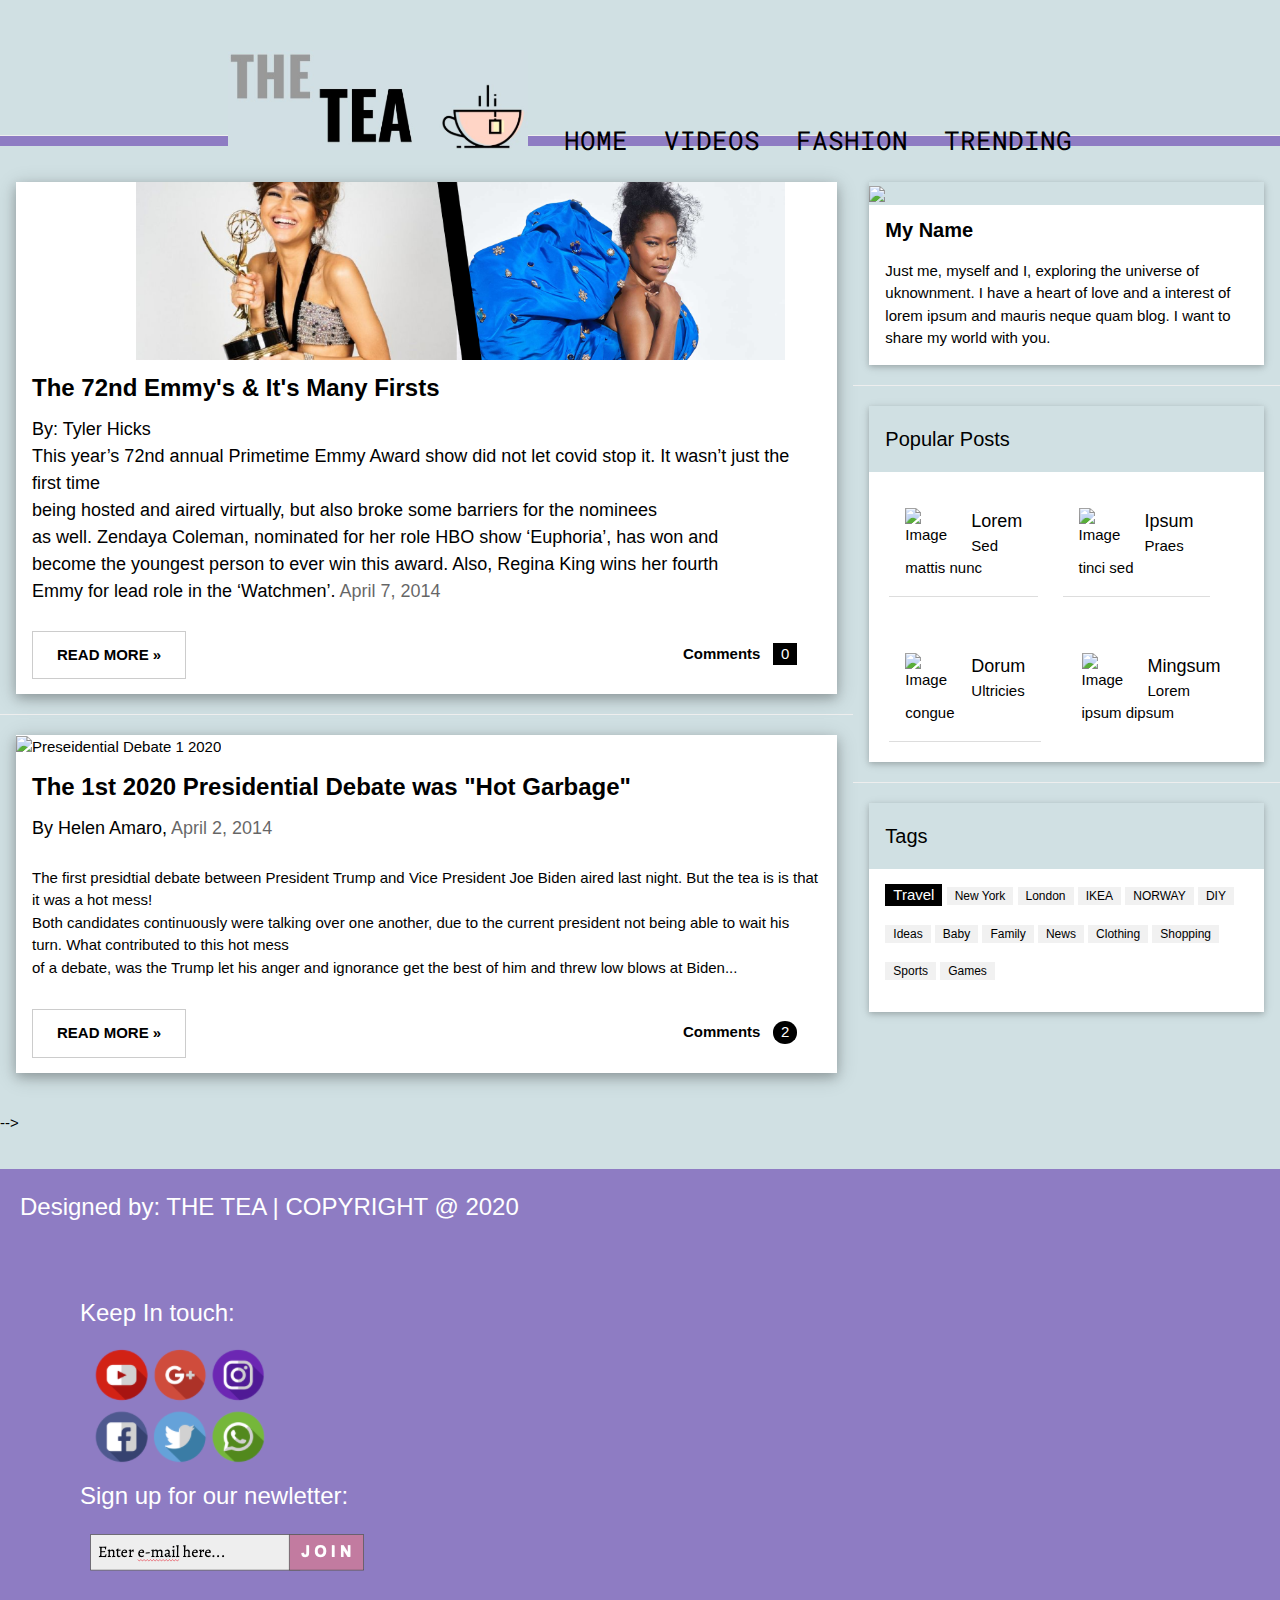
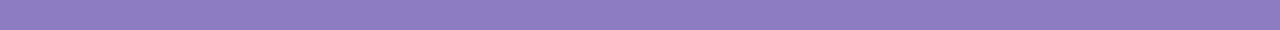
==== index.html @ 944a9d4e "Update index.html" ====
<!DOCTYPE html>
<html>
<head>
    <link href="style.css" rel="stylesheet" type="text/css" />
    <link href='https://fonts.googleapis.com/css?family=Roboto Mono' rel='stylesheet'>
    <link rel="stylesheet" href="https://www.w3schools.com/w3css/4/w3.css">
	<title>THE TEA</title>
</head>
<body>
    <header>
      <nav>
        <ul>
            <li class="logo"><a href="index.html"></a></li>
            <li><a href="index.html">Home</a></li>
            <li><a href="videos.html">Videos</a></li>
            <li><a href="fashion.html">Fashion</a></li>
            <li><a href="trending.html">Trending</a></li>
        </ul>
      </nav>
    </header>
    <section id="mainI">
      <hr class="topLine">
      
       <!--
     Grid -->
<div class="w3-row">

  <!-- Blog entries -->
  <div class="w3-col l8 s12">
    <!-- Blog entry -->
    <div class="w3-card-4 w3-margin w3-white">
      <img src="Zendaya & Regina Emmys2.png" alt="Nature" style="width:100%">
      <div class="w3-container">
        <h3><b>The 72nd Emmy's & It's Many Firsts</b></h3>
        <h5>By: Tyler Hicks <br>
          This year’s 72nd annual Primetime Emmy Award show did not let covid stop it. It wasn’t just the first 
          time <br> being hosted and aired virtually, but also broke some barriers for the nominees <br>
          as well. Zendaya Coleman, nominated for her role HBO show ‘Euphoria’, has won and <br>
          become the youngest person to ever win this award. Also, Regina King wins her fourth <br>
          Emmy for lead role in the ‘Watchmen’. <span class="w3-opacity">April 7, 2014</span></h5>
      </div>
  
      <div class="w3-container">

        <div class="w3-row">
          <div class="w3-col m8 s12">
            <p><button class="w3-button w3-padding-large w3-white w3-border"><b>READ MORE »</b></button></p>
          </div>
          <div class="w3-col m4 w3-hide-small">
            <p><span class="w3-padding-large w3-right"><b>Comments  </b> <span class="w3-tag">0</span></span></p>
          </div>
        </div>
      </div>
    </div>
    <hr>
  
    <!-- Blog entry -->
    <div class="w3-card-4 w3-margin w3-white">
    <img src="presdebate.jpeg" alt="Preseidential Debate 1 2020" style="width:100%">
      <div class="w3-container">
        <h3><b>The 1st 2020 Presidential Debate was "Hot Garbage" </b></h3>
        <h5>By Helen Amaro, <span class="w3-opacity">April 2, 2014</span></h5>
      </div>
  
      <div class="w3-container">
        <p>The first presidtial debate between President Trump and Vice President Joe Biden aired last night. But the tea is is that it was a hot mess!<br>
		Both candidates continuously were talking over one another, due to the current president not being able to wait his turn. What contributed to this hot mess <br>
		of a debate, was the Trump let his anger and ignorance get the best of him and threw low blows at Biden...</p>
        <div class="w3-row">
          <div class="w3-col m8 s12">
            <p><button class="w3-button w3-padding-large w3-white w3-border"><b>READ MORE »</b></button></p>
          </div>
          <div class="w3-col m4 w3-hide-small">
            <p><span class="w3-padding-large w3-right"><b>Comments  </b> <span class="w3-badge">2</span></span></p>
          </div>
        </div>
      </div>
    </div>
  <!-- END BLOG ENTRIES -->
  </div>
  
  <!-- Introduction menu -->
  <div class="w3-col l4">
    <!-- About Card -->
    <div class="w3-card w3-margin w3-margin-top">
    <img src="/w3images/avatar_g.jpg" style="width:100%">
      <div class="w3-container w3-white">
        <h4><b>My Name</b></h4>
        <p>Just me, myself and I, exploring the universe of uknownment. I have a heart of love and a interest of lorem ipsum and mauris neque quam blog. I want to share my world with you.</p>
      </div>
    </div><hr>
    
    <!-- Posts -->
    <div class="w3-card w3-margin">
      <div class="w3-container w3-padding">
        <h4>Popular Posts</h4>
      </div>
      <ul class="w3-ul w3-hoverable w3-white">
        <li class="w3-padding-16">
          <img src="/w3images/workshop.jpg" alt="Image" class="w3-left w3-margin-right" style="width:50px">
          <span class="w3-large">Lorem</span><br>
          <span>Sed mattis nunc</span>
        </li>
        <li class="w3-padding-16">
          <img src="/w3images/gondol.jpg" alt="Image" class="w3-left w3-margin-right" style="width:50px">
          <span class="w3-large">Ipsum</span><br>
          <span>Praes tinci sed</span>
        </li> 
        <li class="w3-padding-16">
          <img src="/w3images/skies.jpg" alt="Image" class="w3-left w3-margin-right" style="width:50px">
          <span class="w3-large">Dorum</span><br>
          <span>Ultricies congue</span>
        </li>   
        <li class="w3-padding-16 w3-hide-medium w3-hide-small">
          <img src="/w3images/rock.jpg" alt="Image" class="w3-left w3-margin-right" style="width:50px">
          <span class="w3-large">Mingsum</span><br>
          <span>Lorem ipsum dipsum</span>
        </li>  
      </ul>
    </div>
    <hr> 
   
    <!-- Labels / tags -->
    <div class="w3-card w3-margin">
      <div class="w3-container w3-padding">
        <h4>Tags</h4>
      </div>
      <div class="w3-container w3-white">
      <p><span class="w3-tag w3-black w3-margin-bottom">Travel</span> <span class="w3-tag w3-light-grey w3-small w3-margin-bottom">New York</span> <span class="w3-tag w3-light-grey w3-small w3-margin-bottom">London</span>
        <span class="w3-tag w3-light-grey w3-small w3-margin-bottom">IKEA</span> <span class="w3-tag w3-light-grey w3-small w3-margin-bottom">NORWAY</span> <span class="w3-tag w3-light-grey w3-small w3-margin-bottom">DIY</span>
        <span class="w3-tag w3-light-grey w3-small w3-margin-bottom">Ideas</span> <span class="w3-tag w3-light-grey w3-small w3-margin-bottom">Baby</span> <span class="w3-tag w3-light-grey w3-small w3-margin-bottom">Family</span>
        <span class="w3-tag w3-light-grey w3-small w3-margin-bottom">News</span> <span class="w3-tag w3-light-grey w3-small w3-margin-bottom">Clothing</span> <span class="w3-tag w3-light-grey w3-small w3-margin-bottom">Shopping</span>
        <span class="w3-tag w3-light-grey w3-small w3-margin-bottom">Sports</span> <span class="w3-tag w3-light-grey w3-small w3-margin-bottom">Games</span>
      </p>
      </div>
    </div>
    
  <!-- END Introduction Menu -->
  </div>
  
  <!-- END GRID -->
  </div><br>--> 

    </section>

    <footer>
      <h3>Designed by: THE TEA | COPYRIGHT @ 2020</h3>
      <br>
      <section class="features">
          <figure>
            <div class="left">
            <h3>Keep In touch:</h3>
            <img src="images/socialmediaicons.png" alt="social media links">
          </div>
            <div class="center">
            <h3>Sign up for our newletter:</h3>
            <img src="images/email.png" alt="email link">
            </div>
          </figure>
      </section>

  </footer>
</body>
</html>
---- style.css ----
body{
    background-color: #d0e0e3ff;
    margin: 0;
    padding: 0;
    font-family: "Roboto Mono", Arial, Helvetica, sans-serif;
}

nav{
    background-color: #d0e0e3ff;
    margin:0;
}

header{
    /*padding: 20px;*/
    padding-bottom: 1.2em;
    height: 100px;
    font-size: 26px;
    background-color: #d0e0e3ff;
    text-align: center;
    margin: 0;
    font-family: "Roboto Mono";
}

header a{
    color: black;
    text-decoration: none;
    text-transform: uppercase;
    margin-top: 30px;
}

a:hover{
    font-weight: bold;
}

header .logo a{
    background-image: url("images/icon.jpg");
    background-size: 300px;
    width: 300px;
    height: 100px;
    display: inline-block;
}

ul{
    margin: 0;
    padding: 0;
    list-style-type: none;
}

li{
    display: inline-block;
    margin: 20px; 
    margin-right: auto;
}

section{
    padding: 20px;
    margin:0;
}

#article{
	font-family: Alegreya;
	align: center-left;
}

#articletitle{
	font-family: Alegreya;
}

articlepic{
	
}

.container {
  position: relative;
  text-align: center;
  font-family: Impact;
  color: white;
  font-size:40px;
 
}

.column {
  float: left;
  width: 33.33%;
  padding: 5px;
}

footer{
    background-color: #8e7cc3ff;
    padding: 10px 20px;
    color: white;
    font-size: 16px;
    clear: both;
}

.features figures{
    margin:auto;
    width: 100px;
    background-color: pink;
    flex-direction: row;
    text-align: center;
}

.feature figures img{
    width: 200px;
    border-radius: 10px;
}

hr.topLine{
    width: 100%;
    margin-top: 15px;
    height: 10px;
    background-color: #8e7cc3ff;
    padding-left: 19px;
    margin-right: 0;
}

feature div.left{
    float: left;
}
feature div.center{
    text-align: right;
    
}

footer h1, h2, h3{
    font-family: "Roboto Mono"
}

section#mainI{
    margin-top: 35px;
    padding:0;
    padding-bottom: 2.3em;
}
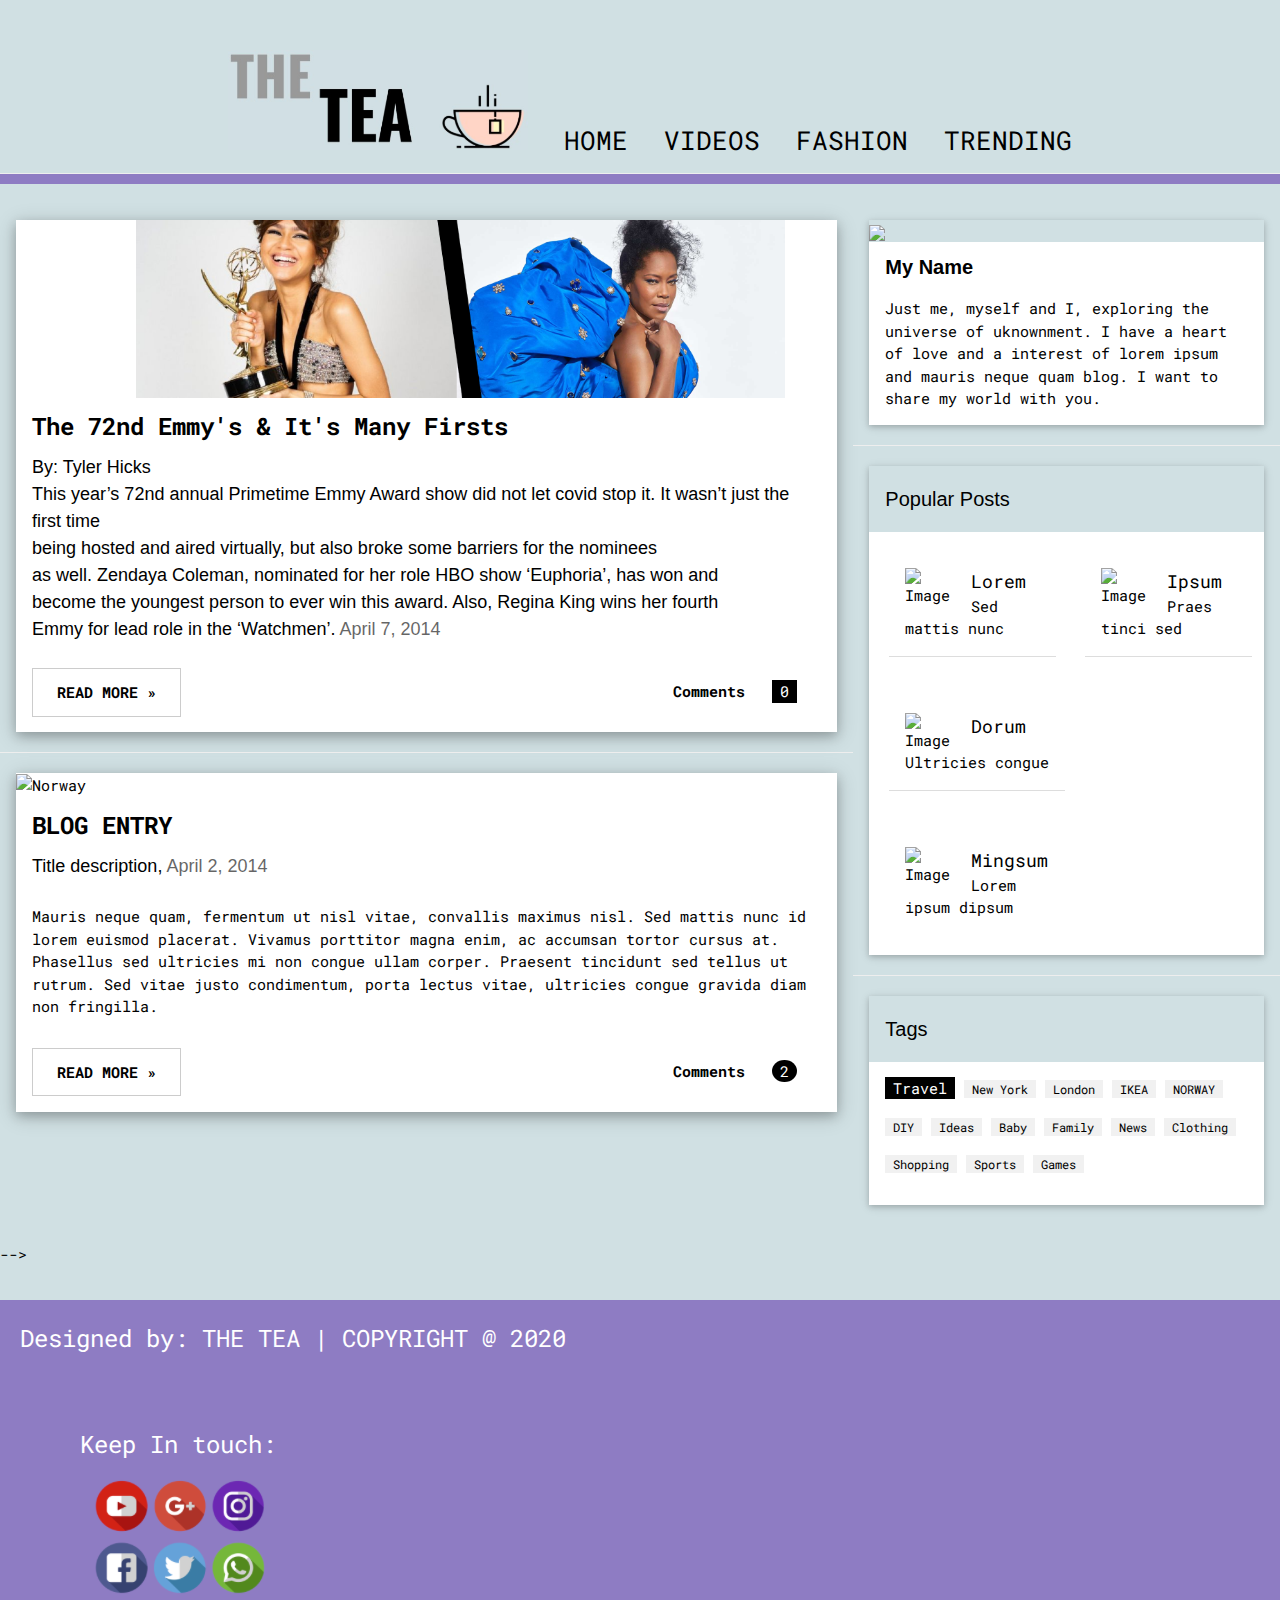
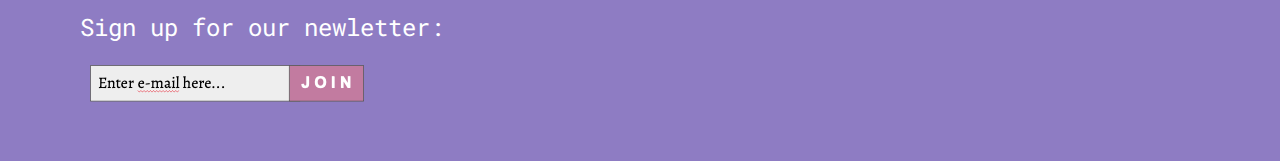
==== commit 527bcafa: "index" ====
--- a/index.html
+++ b/index.html
@@ -1,9 +1,9 @@
 <!DOCTYPE html>
 <html>
 <head>
+  <link rel="stylesheet" href="https://www.w3schools.com/w3css/4/w3.css">
     <link href="style.css" rel="stylesheet" type="text/css" />
     <link href='https://fonts.googleapis.com/css?family=Roboto Mono' rel='stylesheet'>
-    <link rel="stylesheet" href="https://www.w3schools.com/w3css/4/w3.css">
 	<title>THE TEA</title>
 </head>
 <body>
@@ -19,6 +19,7 @@
       </nav>
     </header>
     <section id="mainI">
+      <br>
       <hr class="topLine">
       
        <!--
@@ -56,16 +57,15 @@
   
     <!-- Blog entry -->
     <div class="w3-card-4 w3-margin w3-white">
-    <img src="presdebate.jpeg" alt="Preseidential Debate 1 2020" style="width:100%">
+    <img src="/w3images/bridge.jpg" alt="Norway" style="width:100%">
       <div class="w3-container">
-        <h3><b>The 1st 2020 Presidential Debate was "Hot Garbage" </b></h3>
-        <h5>By Helen Amaro, <span class="w3-opacity">April 2, 2014</span></h5>
+        <h3><b>BLOG ENTRY</b></h3>
+        <h5>Title description, <span class="w3-opacity">April 2, 2014</span></h5>
       </div>
   
       <div class="w3-container">
-        <p>The first presidtial debate between President Trump and Vice President Joe Biden aired last night. But the tea is is that it was a hot mess!<br>
-		Both candidates continuously were talking over one another, due to the current president not being able to wait his turn. What contributed to this hot mess <br>
-		of a debate, was the Trump let his anger and ignorance get the best of him and threw low blows at Biden...</p>
+        <p>Mauris neque quam, fermentum ut nisl vitae, convallis maximus nisl. Sed mattis nunc id lorem euismod placerat. Vivamus porttitor magna enim, ac accumsan tortor cursus at. Phasellus sed ultricies mi non congue ullam corper. Praesent tincidunt sed
+          tellus ut rutrum. Sed vitae justo condimentum, porta lectus vitae, ultricies congue gravida diam non fringilla.</p>
         <div class="w3-row">
           <div class="w3-col m8 s12">
             <p><button class="w3-button w3-padding-large w3-white w3-border"><b>READ MORE »</b></button></p>
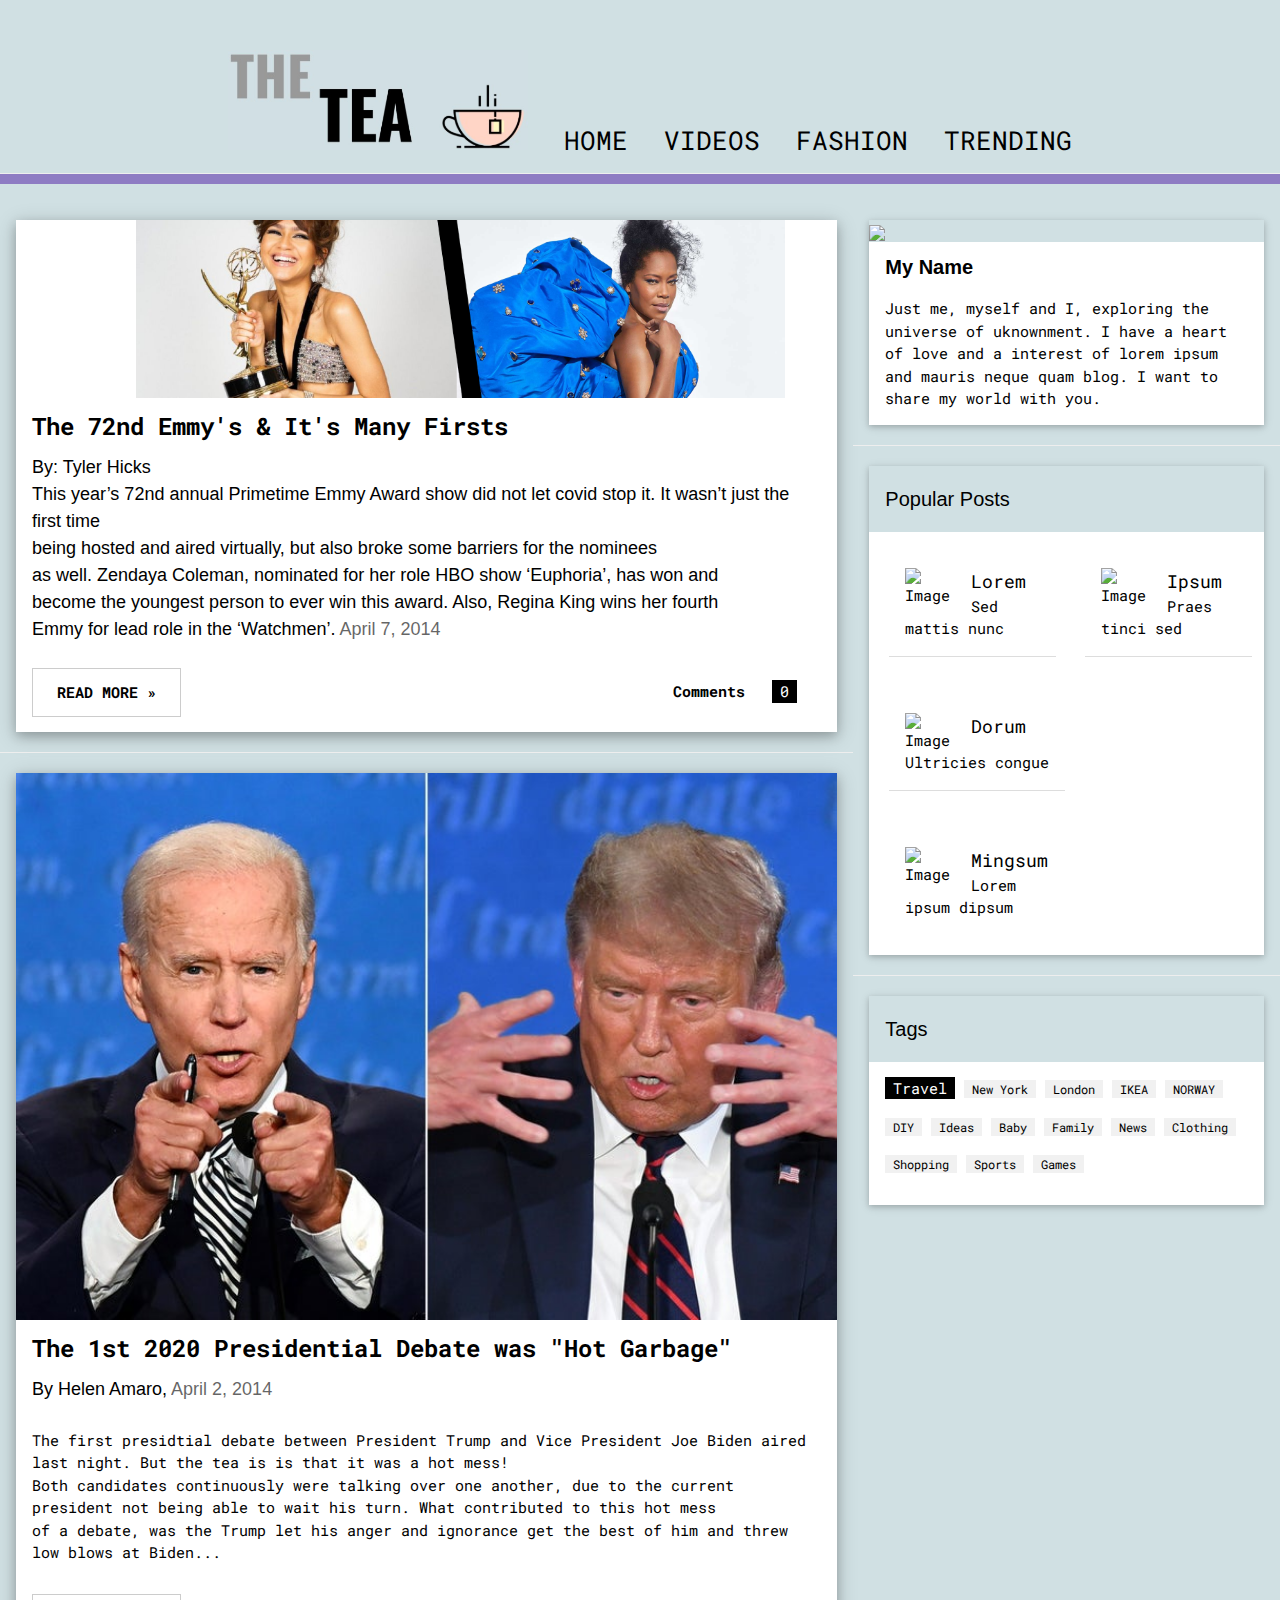
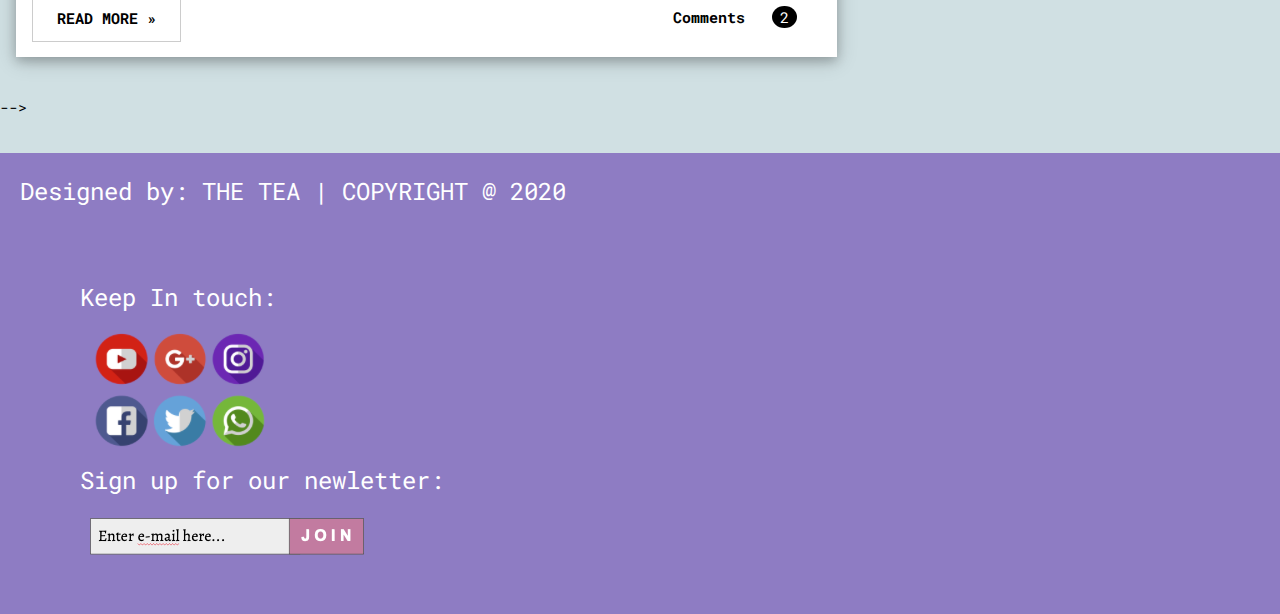
==== commit 4692b496: "new stuff" ====
--- a/index.html
+++ b/index.html
@@ -57,15 +57,16 @@
   
     <!-- Blog entry -->
     <div class="w3-card-4 w3-margin w3-white">
-    <img src="/w3images/bridge.jpg" alt="Norway" style="width:100%">
+    <img src="presdebate.jpeg" alt="Preseidential Debate 1 2020" style="width:100%">
       <div class="w3-container">
-        <h3><b>BLOG ENTRY</b></h3>
-        <h5>Title description, <span class="w3-opacity">April 2, 2014</span></h5>
+        <h3><b>The 1st 2020 Presidential Debate was "Hot Garbage" </b></h3>
+        <h5>By Helen Amaro, <span class="w3-opacity">April 2, 2014</span></h5>
       </div>
   
       <div class="w3-container">
-        <p>Mauris neque quam, fermentum ut nisl vitae, convallis maximus nisl. Sed mattis nunc id lorem euismod placerat. Vivamus porttitor magna enim, ac accumsan tortor cursus at. Phasellus sed ultricies mi non congue ullam corper. Praesent tincidunt sed
-          tellus ut rutrum. Sed vitae justo condimentum, porta lectus vitae, ultricies congue gravida diam non fringilla.</p>
+        <p>The first presidtial debate between President Trump and Vice President Joe Biden aired last night. But the tea is is that it was a hot mess!<br>
+		Both candidates continuously were talking over one another, due to the current president not being able to wait his turn. What contributed to this hot mess <br>
+		of a debate, was the Trump let his anger and ignorance get the best of him and threw low blows at Biden...</p>
         <div class="w3-row">
           <div class="w3-col m8 s12">
             <p><button class="w3-button w3-padding-large w3-white w3-border"><b>READ MORE »</b></button></p>
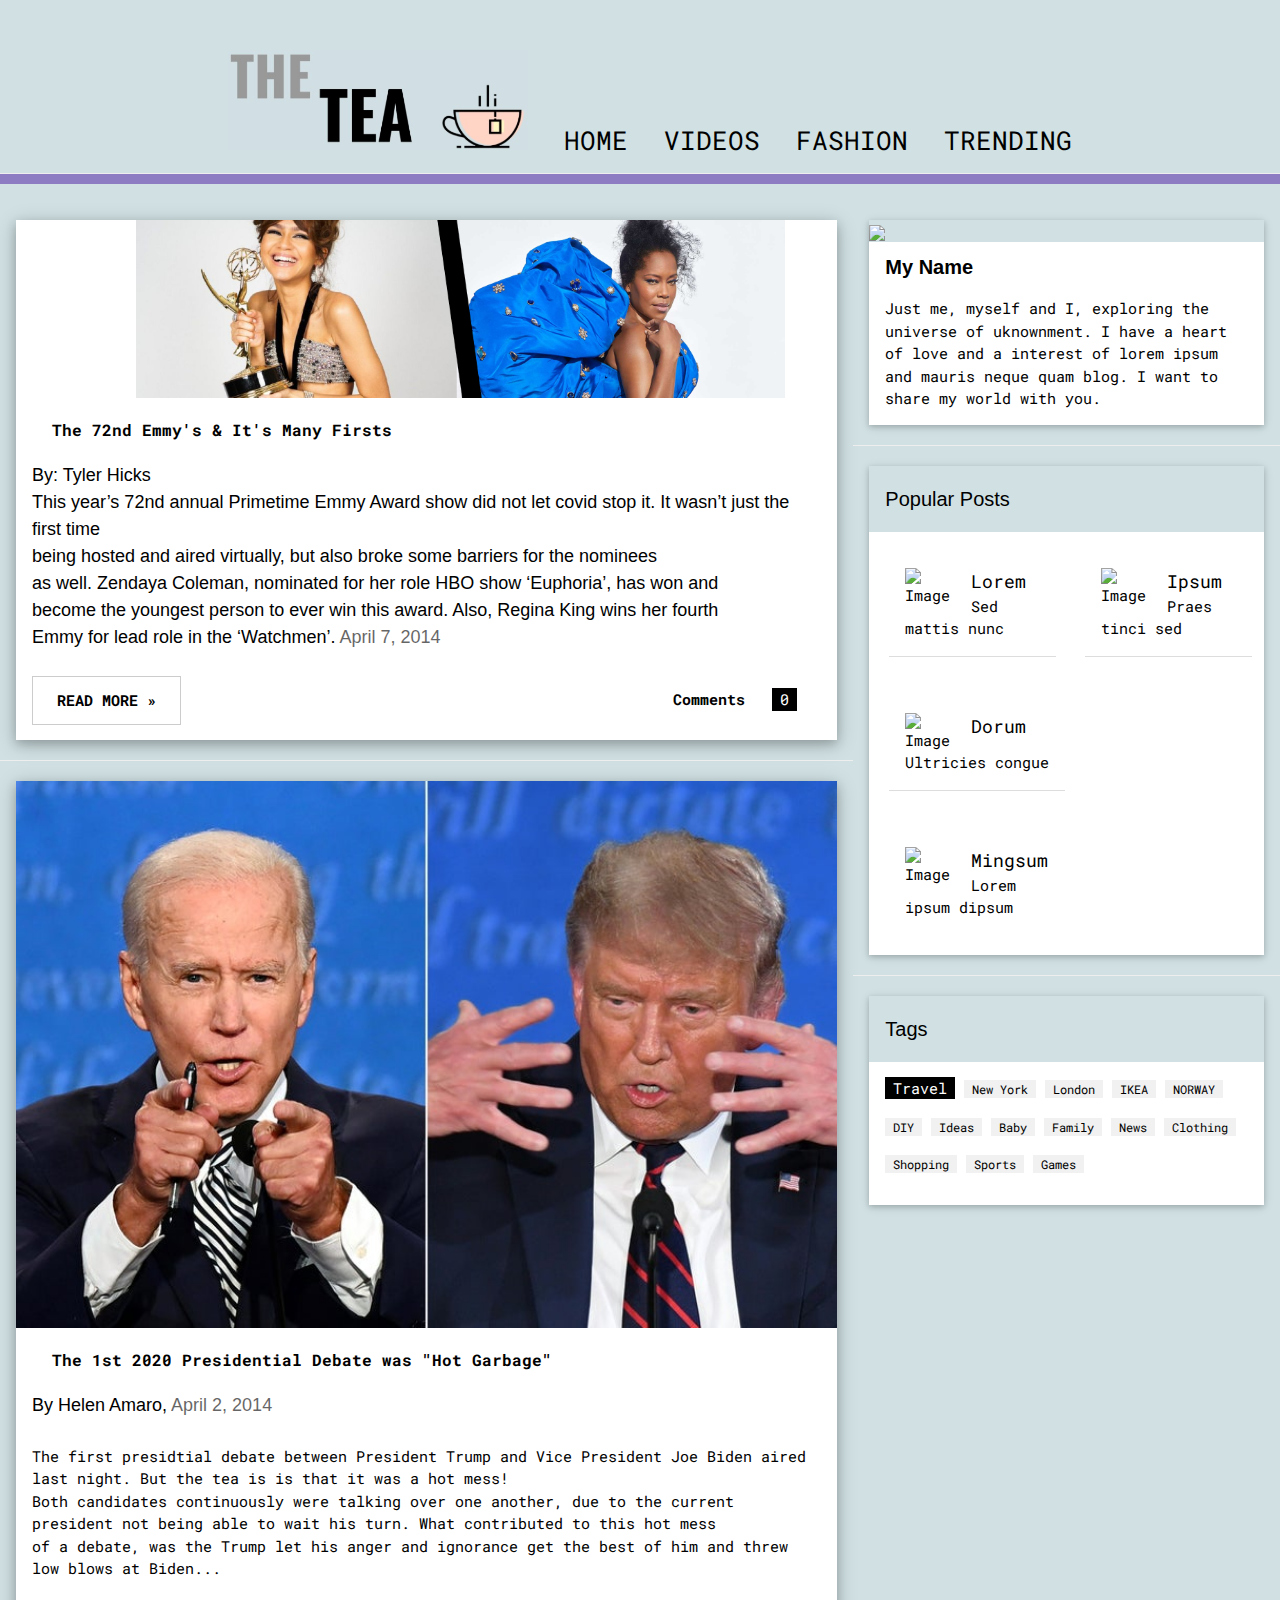
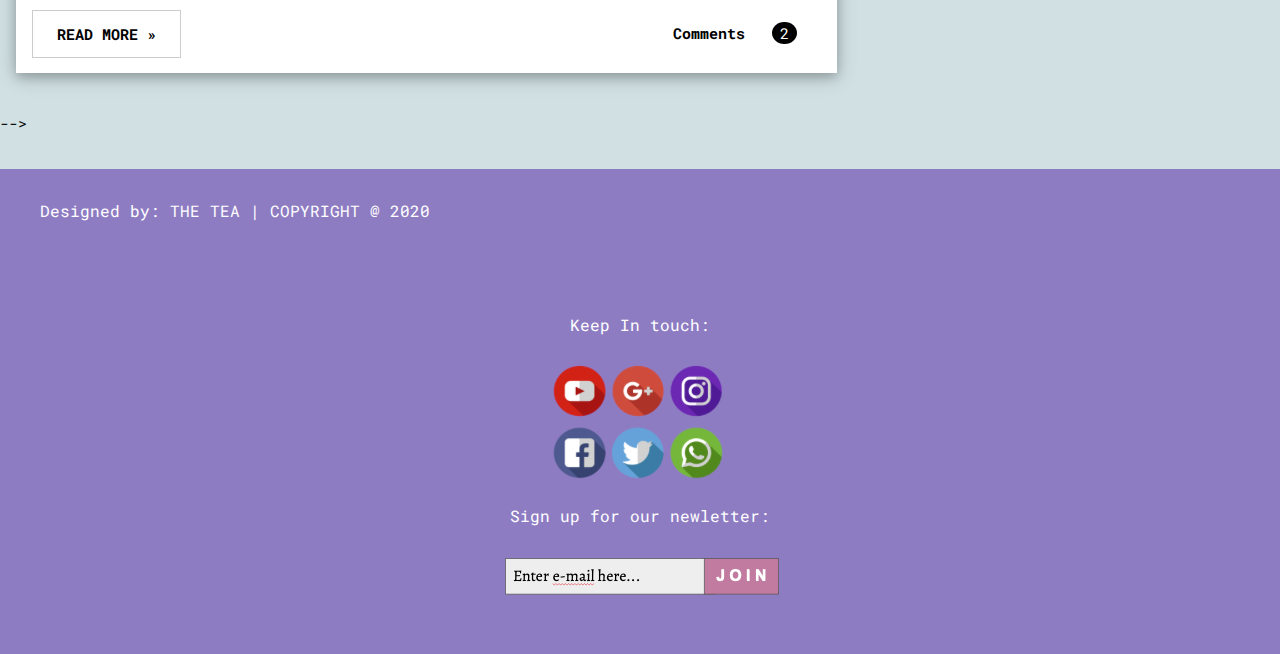
==== commit efc01a52: "change the footer" ====
--- a/index.html
+++ b/index.html
@@ -144,9 +144,10 @@
 
     </section>
 
-    <footer>
+    <footer class="footer1">
       <h3>Designed by: THE TEA | COPYRIGHT @ 2020</h3>
       <br>
+      <center>
       <section class="features">
           <figure>
             <div class="left">
@@ -159,7 +160,7 @@
             </div>
           </figure>
       </section>
-
+    </center>
   </footer>
 </body>
 </html>--- a/style.css
+++ b/style.css
@@ -85,12 +85,13 @@
   padding: 5px;
 }
 
-footer{
+.footer1{
     background-color: #8e7cc3ff;
     padding: 10px 20px;
     color: white;
     font-size: 16px;
     clear: both;
+    font-family: "Roboto Mono"
 }
 
 .features figures{
@@ -115,16 +116,11 @@
     margin-right: 0;
 }
 
-feature div.left{
-    float: left;
-}
-feature div.center{
-    text-align: right;
-    
-}
 
-footer h1, h2, h3{
-    font-family: "Roboto Mono"
+.feautres h1, h2, h3{
+    padding: 10px 20px;
+    font-size: 16px;
+    font-family: "Roboto Mono";
 }
 
 section#mainI{
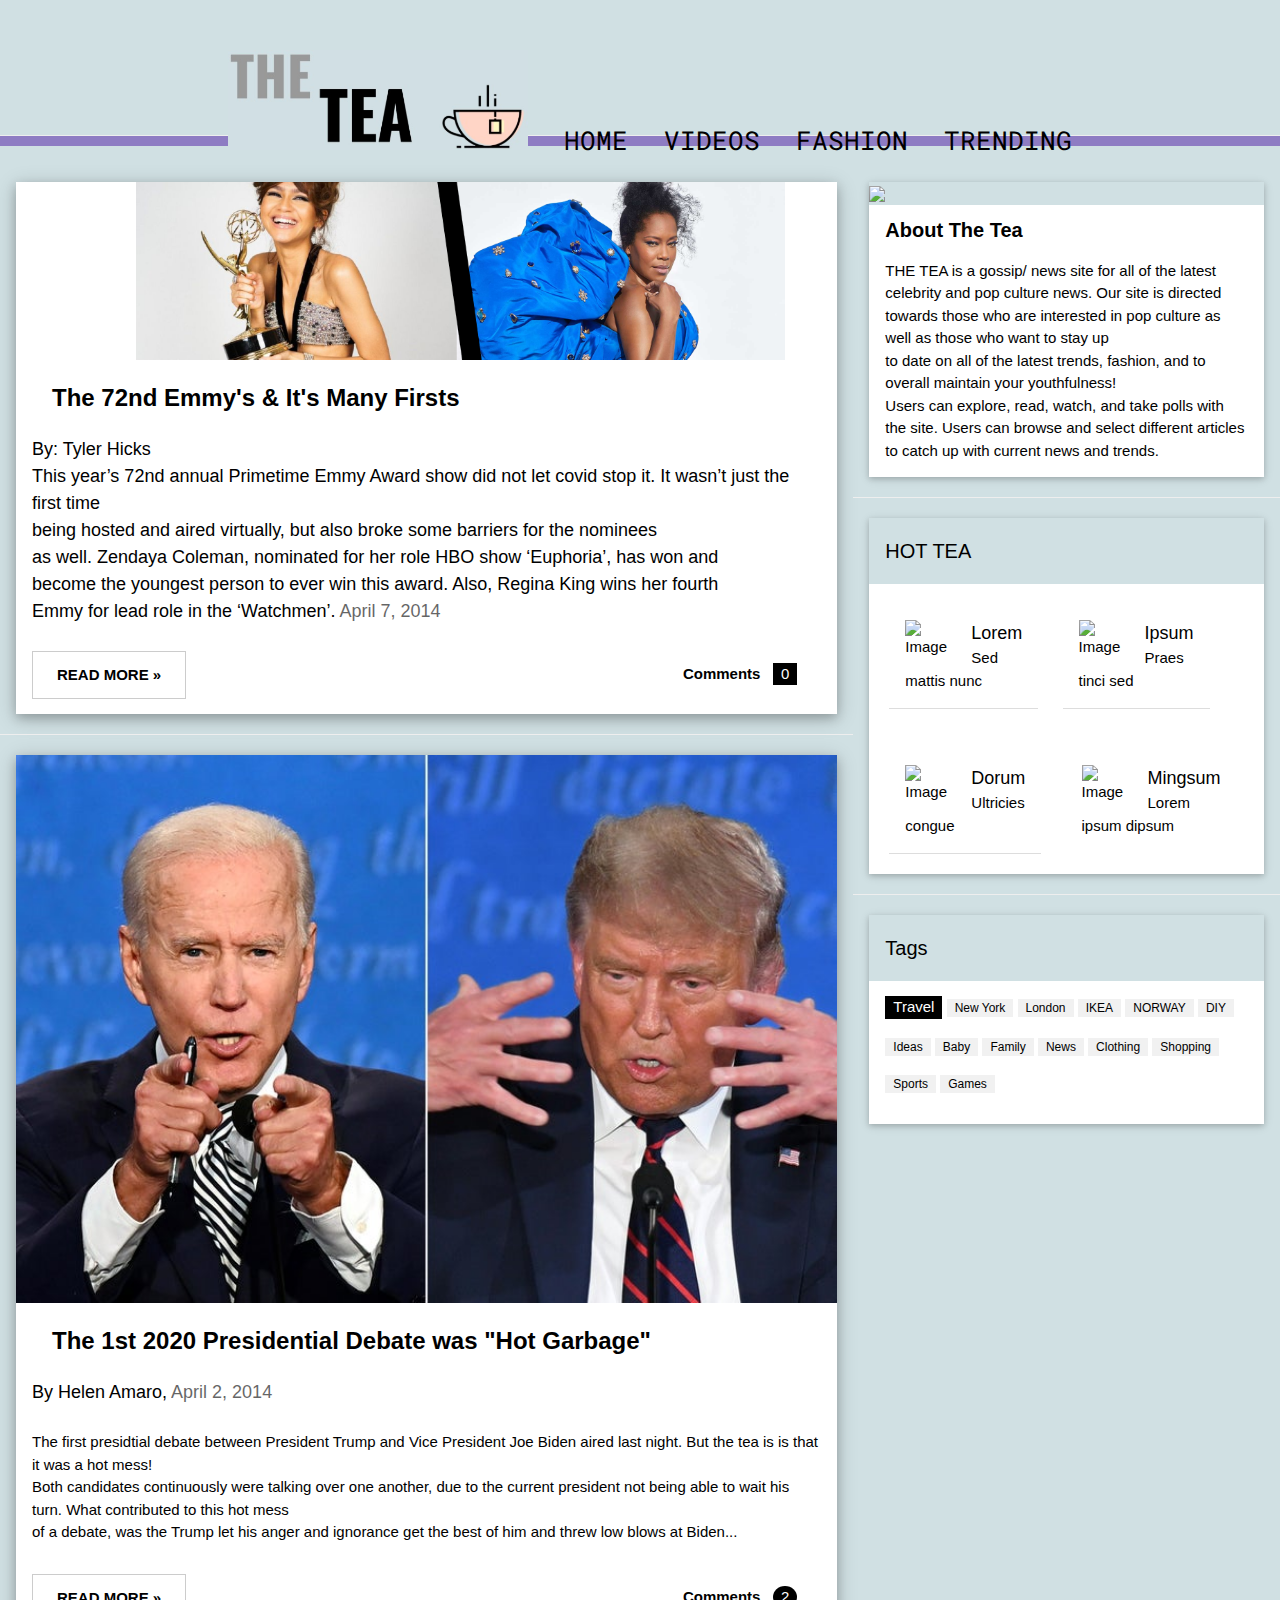
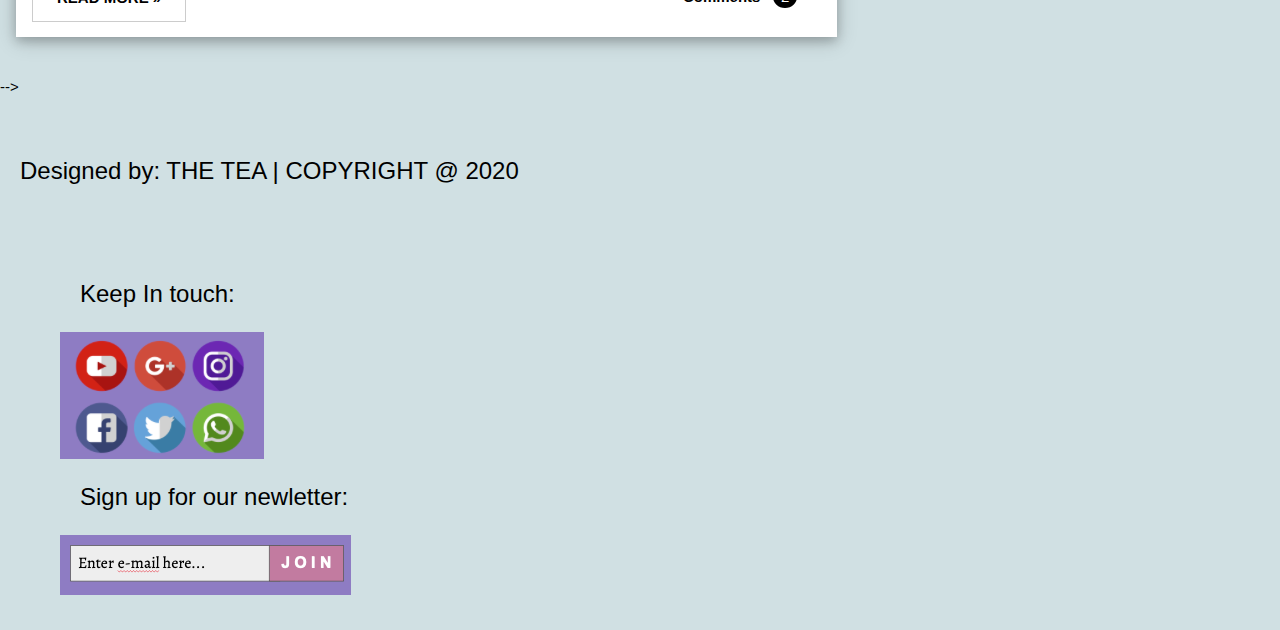
==== commit 613f418b: "Update index.html" ====
--- a/index.html
+++ b/index.html
@@ -1,9 +1,9 @@
 <!DOCTYPE html>
 <html>
 <head>
-  <link rel="stylesheet" href="https://www.w3schools.com/w3css/4/w3.css">
     <link href="style.css" rel="stylesheet" type="text/css" />
     <link href='https://fonts.googleapis.com/css?family=Roboto Mono' rel='stylesheet'>
+    <link rel="stylesheet" href="https://www.w3schools.com/w3css/4/w3.css">
 	<title>THE TEA</title>
 </head>
 <body>
@@ -19,7 +19,6 @@
       </nav>
     </header>
     <section id="mainI">
-      <br>
       <hr class="topLine">
       
        <!--
@@ -69,7 +68,7 @@
 		of a debate, was the Trump let his anger and ignorance get the best of him and threw low blows at Biden...</p>
         <div class="w3-row">
           <div class="w3-col m8 s12">
-            <p><button class="w3-button w3-padding-large w3-white w3-border"><b>READ MORE »</b></button></p>
+            <p><button class="w3-button w3-padding-large w3-white w3-border" >  <b>READ MORE »</b></button></p>
           </div>
           <div class="w3-col m4 w3-hide-small">
             <p><span class="w3-padding-large w3-right"><b>Comments  </b> <span class="w3-badge">2</span></span></p>
@@ -86,15 +85,17 @@
     <div class="w3-card w3-margin w3-margin-top">
     <img src="/w3images/avatar_g.jpg" style="width:100%">
       <div class="w3-container w3-white">
-        <h4><b>My Name</b></h4>
-        <p>Just me, myself and I, exploring the universe of uknownment. I have a heart of love and a interest of lorem ipsum and mauris neque quam blog. I want to share my world with you.</p>
+        <h4><b>About The Tea</b></h4>
+        <p>THE TEA is a  gossip/ news site for all of the latest celebrity and pop culture news. Our site is directed towards those who are interested in pop culture as well as those who want to stay up <br>
+		to date on all of the latest trends, fashion, and to overall maintain your youthfulness! <br>
+		Users can explore, read, watch, and take polls with the site. Users can browse and select different articles to catch up with current news and trends.</p>
       </div>
     </div><hr>
     
     <!-- Posts -->
     <div class="w3-card w3-margin">
       <div class="w3-container w3-padding">
-        <h4>Popular Posts</h4>
+        <h4 id="hottea">HOT TEA </h4>
       </div>
       <ul class="w3-ul w3-hoverable w3-white">
         <li class="w3-padding-16">
@@ -144,10 +145,9 @@
 
     </section>
 
-    <footer class="footer1">
+    <footer>
       <h3>Designed by: THE TEA | COPYRIGHT @ 2020</h3>
       <br>
-      <center>
       <section class="features">
           <figure>
             <div class="left">
@@ -160,7 +160,7 @@
             </div>
           </figure>
       </section>
-    </center>
+
   </footer>
 </body>
 </html>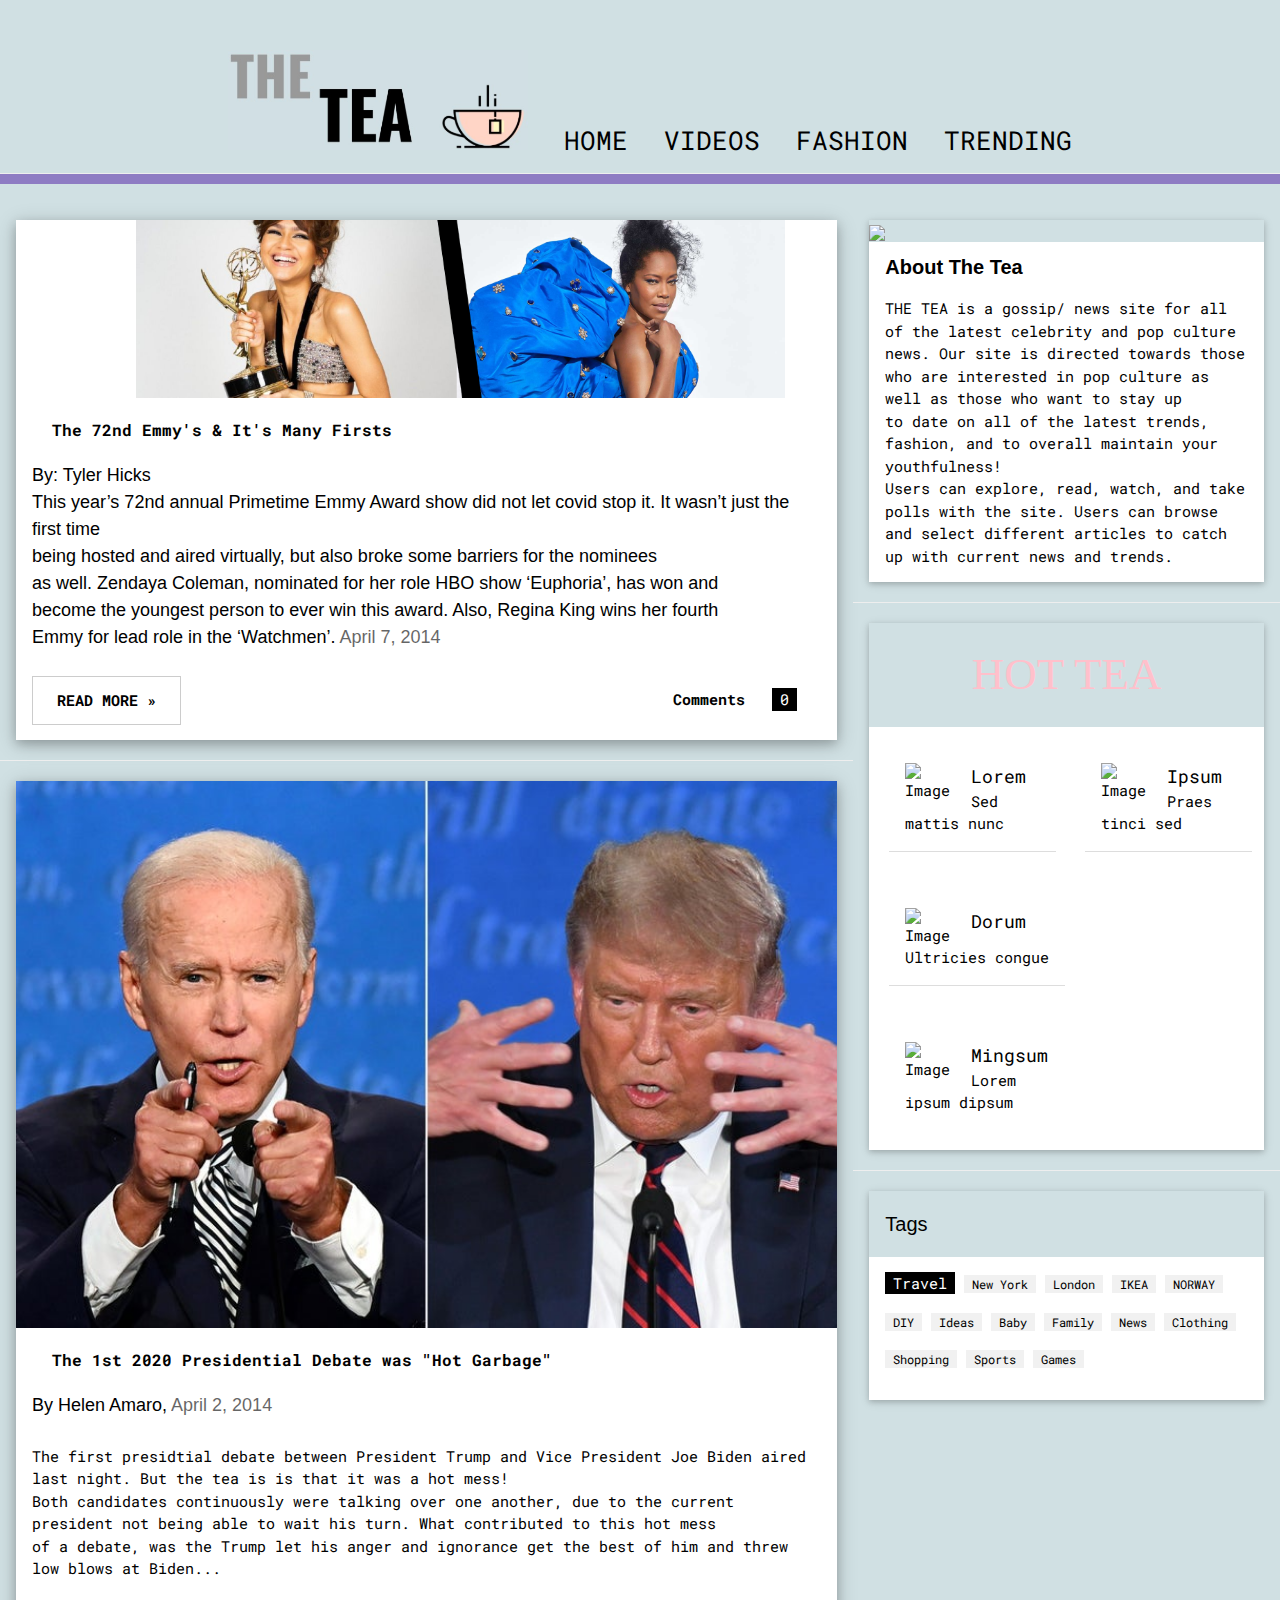
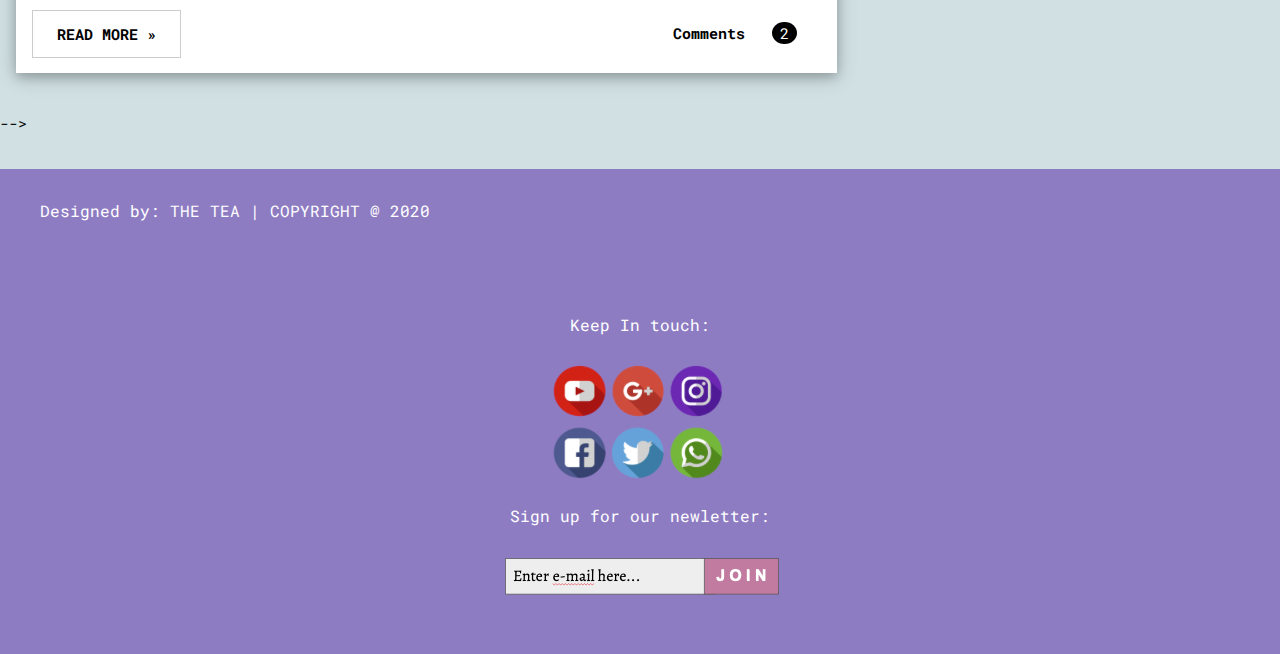
==== commit 18e88d68: "Merge branch 'master' of https://github.com/hamaro1/TheTeaSite" ====
--- a/index.html
+++ b/index.html
@@ -1,9 +1,9 @@
 <!DOCTYPE html>
 <html>
 <head>
+  <link rel="stylesheet" href="https://www.w3schools.com/w3css/4/w3.css">
     <link href="style.css" rel="stylesheet" type="text/css" />
     <link href='https://fonts.googleapis.com/css?family=Roboto Mono' rel='stylesheet'>
-    <link rel="stylesheet" href="https://www.w3schools.com/w3css/4/w3.css">
 	<title>THE TEA</title>
 </head>
 <body>
@@ -19,6 +19,7 @@
       </nav>
     </header>
     <section id="mainI">
+      <br>
       <hr class="topLine">
       
        <!--
@@ -145,9 +146,10 @@
 
     </section>
 
-    <footer>
+    <footer class="footer1">
       <h3>Designed by: THE TEA | COPYRIGHT @ 2020</h3>
       <br>
+      <center>
       <section class="features">
           <figure>
             <div class="left">
@@ -160,7 +162,7 @@
             </div>
           </figure>
       </section>
-
+    </center>
   </footer>
 </body>
 </html>--- a/style.css
+++ b/style.css
@@ -127,4 +127,11 @@
     margin-top: 35px;
     padding:0;
     padding-bottom: 2.3em;
+}
+
+#hottea{
+	font-family: Impact;
+	color: #FFC0CB;
+	text-align: center;
+	font-size: 45px;
 }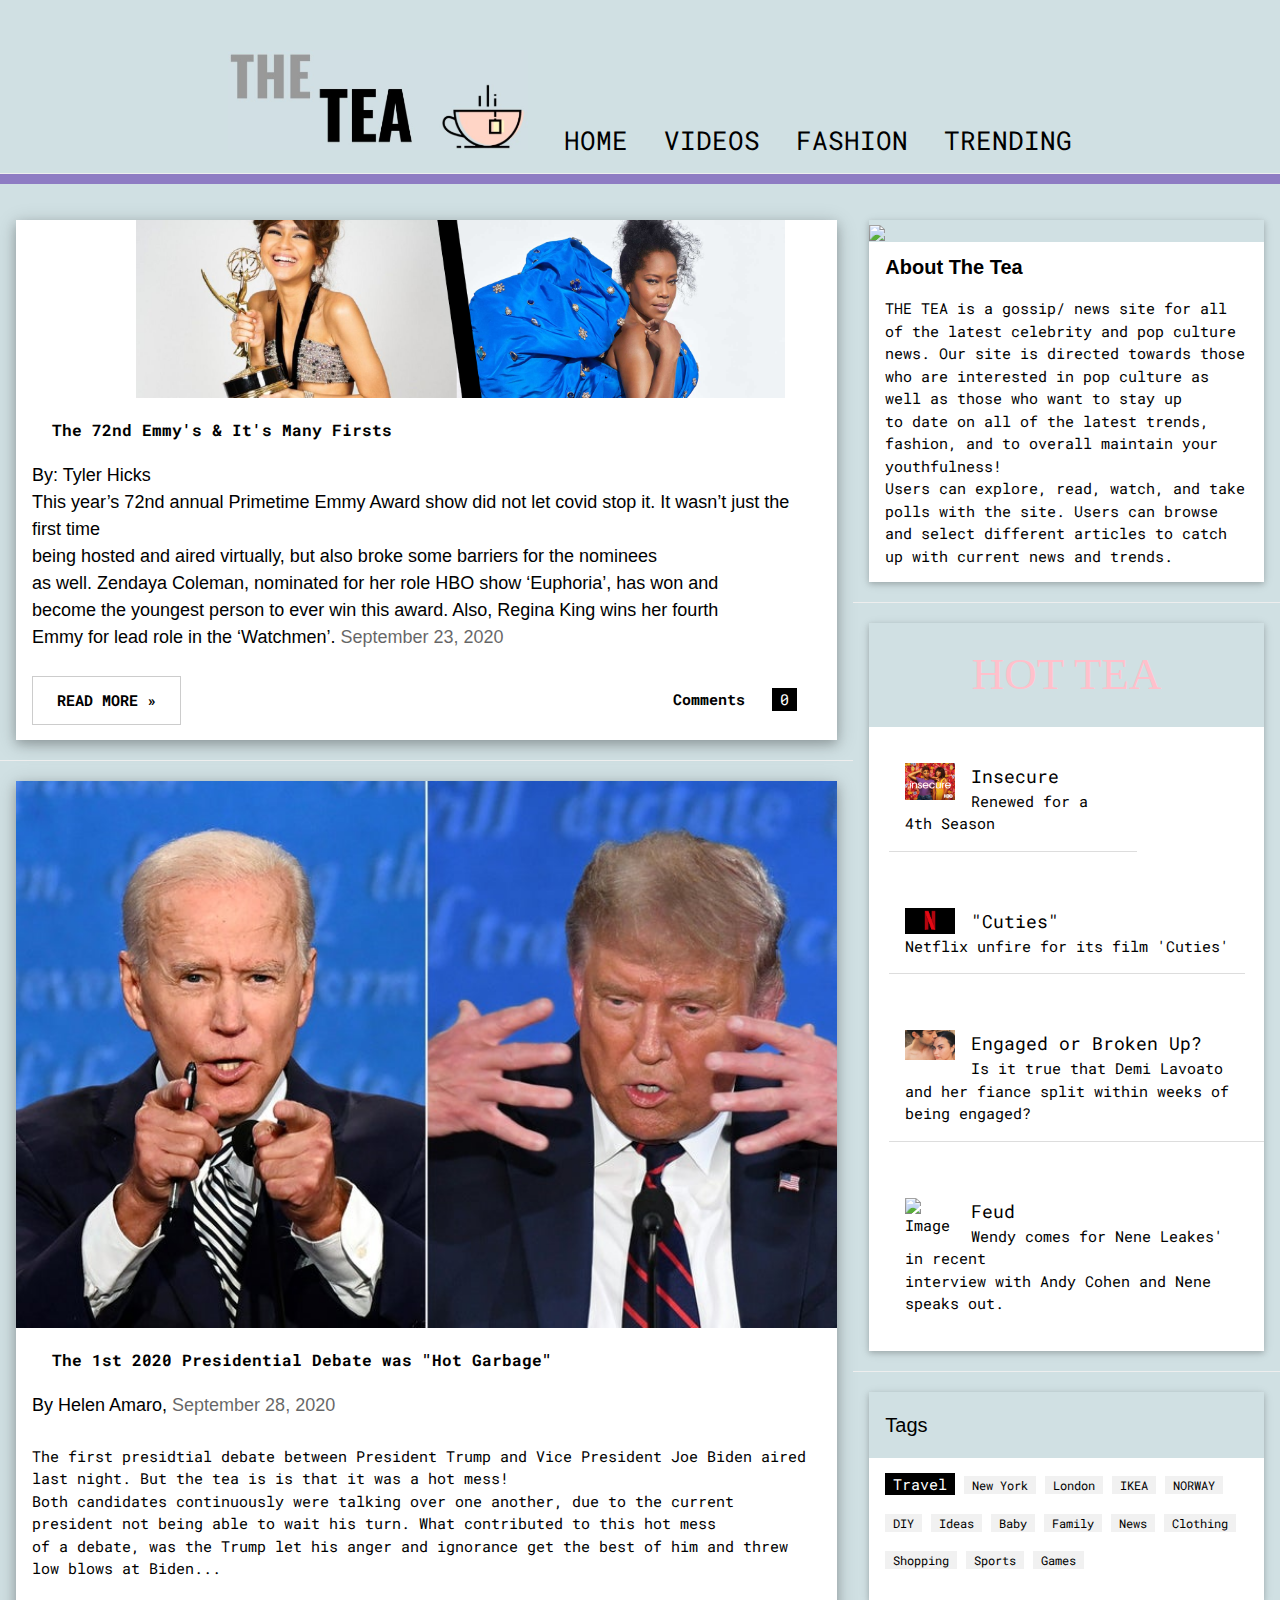
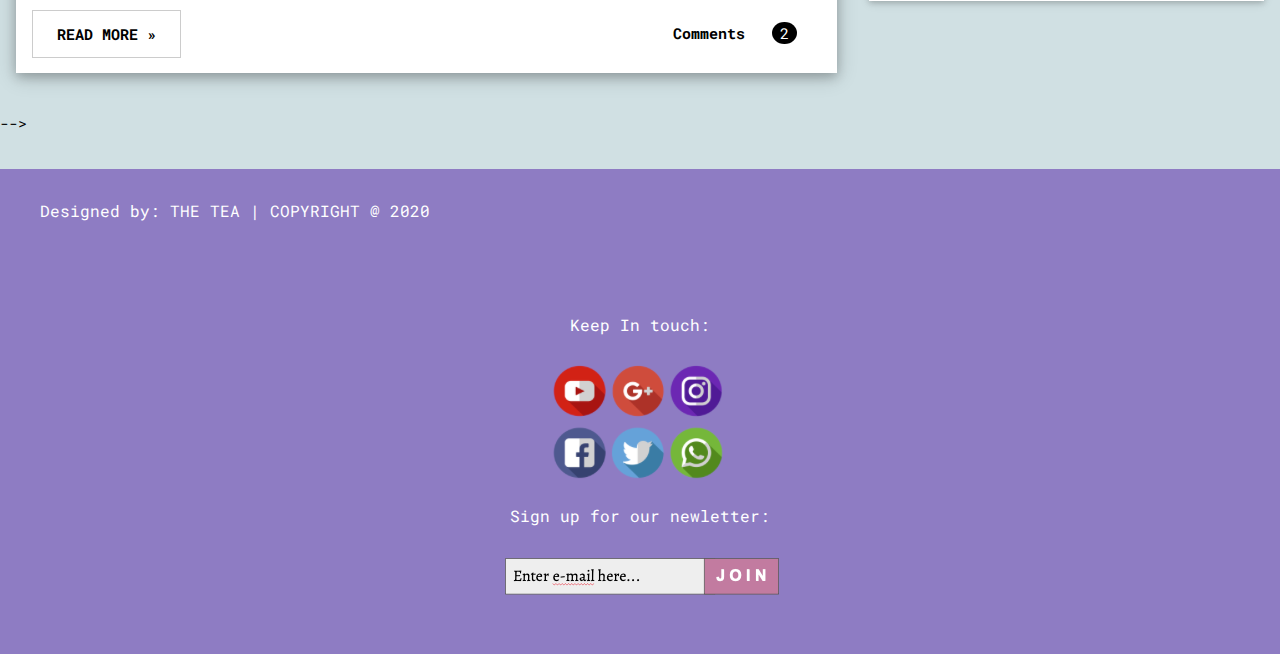
==== commit f784bef8: "Update index.html" ====
--- a/index.html
+++ b/index.html
@@ -38,7 +38,7 @@
           time <br> being hosted and aired virtually, but also broke some barriers for the nominees <br>
           as well. Zendaya Coleman, nominated for her role HBO show ‘Euphoria’, has won and <br>
           become the youngest person to ever win this award. Also, Regina King wins her fourth <br>
-          Emmy for lead role in the ‘Watchmen’. <span class="w3-opacity">April 7, 2014</span></h5>
+          Emmy for lead role in the ‘Watchmen’. <span class="w3-opacity"> September 23, 2020</span></h5>
       </div>
   
       <div class="w3-container">
@@ -60,7 +60,7 @@
     <img src="presdebate.jpeg" alt="Preseidential Debate 1 2020" style="width:100%">
       <div class="w3-container">
         <h3><b>The 1st 2020 Presidential Debate was "Hot Garbage" </b></h3>
-        <h5>By Helen Amaro, <span class="w3-opacity">April 2, 2014</span></h5>
+        <h5>By Helen Amaro, <span class="w3-opacity">September 28, 2020</span></h5>
       </div>
   
       <div class="w3-container">
@@ -100,24 +100,26 @@
       </div>
       <ul class="w3-ul w3-hoverable w3-white">
         <li class="w3-padding-16">
-          <img src="/w3images/workshop.jpg" alt="Image" class="w3-left w3-margin-right" style="width:50px">
-          <span class="w3-large">Lorem</span><br>
-          <span>Sed mattis nunc</span>
+          <img src="insecure.jpg" alt="Insecure" class="w3-left w3-margin-right" style="width:50px">
+          <span class="w3-large">Insecure</span><br>
+          <span>Renewed for a 4th Season</span>
         </li>
         <li class="w3-padding-16">
-          <img src="/w3images/gondol.jpg" alt="Image" class="w3-left w3-margin-right" style="width:50px">
-          <span class="w3-large">Ipsum</span><br>
-          <span>Praes tinci sed</span>
+          <img src="Netflix.png" alt="Netflix" class="w3-left w3-margin-right" style="width:50px">
+          <span class="w3-large">"Cuties"</span><br>
+          <span>Netflix unfire for its film 'Cuties'</span>
         </li> 
         <li class="w3-padding-16">
-          <img src="/w3images/skies.jpg" alt="Image" class="w3-left w3-margin-right" style="width:50px">
-          <span class="w3-large">Dorum</span><br>
-          <span>Ultricies congue</span>
+          <img src="demifiance.jpg" alt="Demi & Fiance" class="w3-left w3-margin-right" style="width:50px">
+          <span class="w3-large">Engaged or Broken Up?</span><br>
+          <span>Is it true that Demi Lavoato <br>
+		  and her fiance split within weeks of being engaged?</span>
         </li>   
         <li class="w3-padding-16 w3-hide-medium w3-hide-small">
-          <img src="/w3images/rock.jpg" alt="Image" class="w3-left w3-margin-right" style="width:50px">
-          <span class="w3-large">Mingsum</span><br>
-          <span>Lorem ipsum dipsum</span>
+          <img src="neneandwendy.jpg" alt="Image" class="w3-left w3-margin-right" style="width:50px">
+          <span class="w3-large">Feud</span><br>
+          <span>Wendy comes for Nene Leakes' in recent <br>
+		  interview with Andy Cohen and Nene speaks out.</span>
         </li>  
       </ul>
     </div>
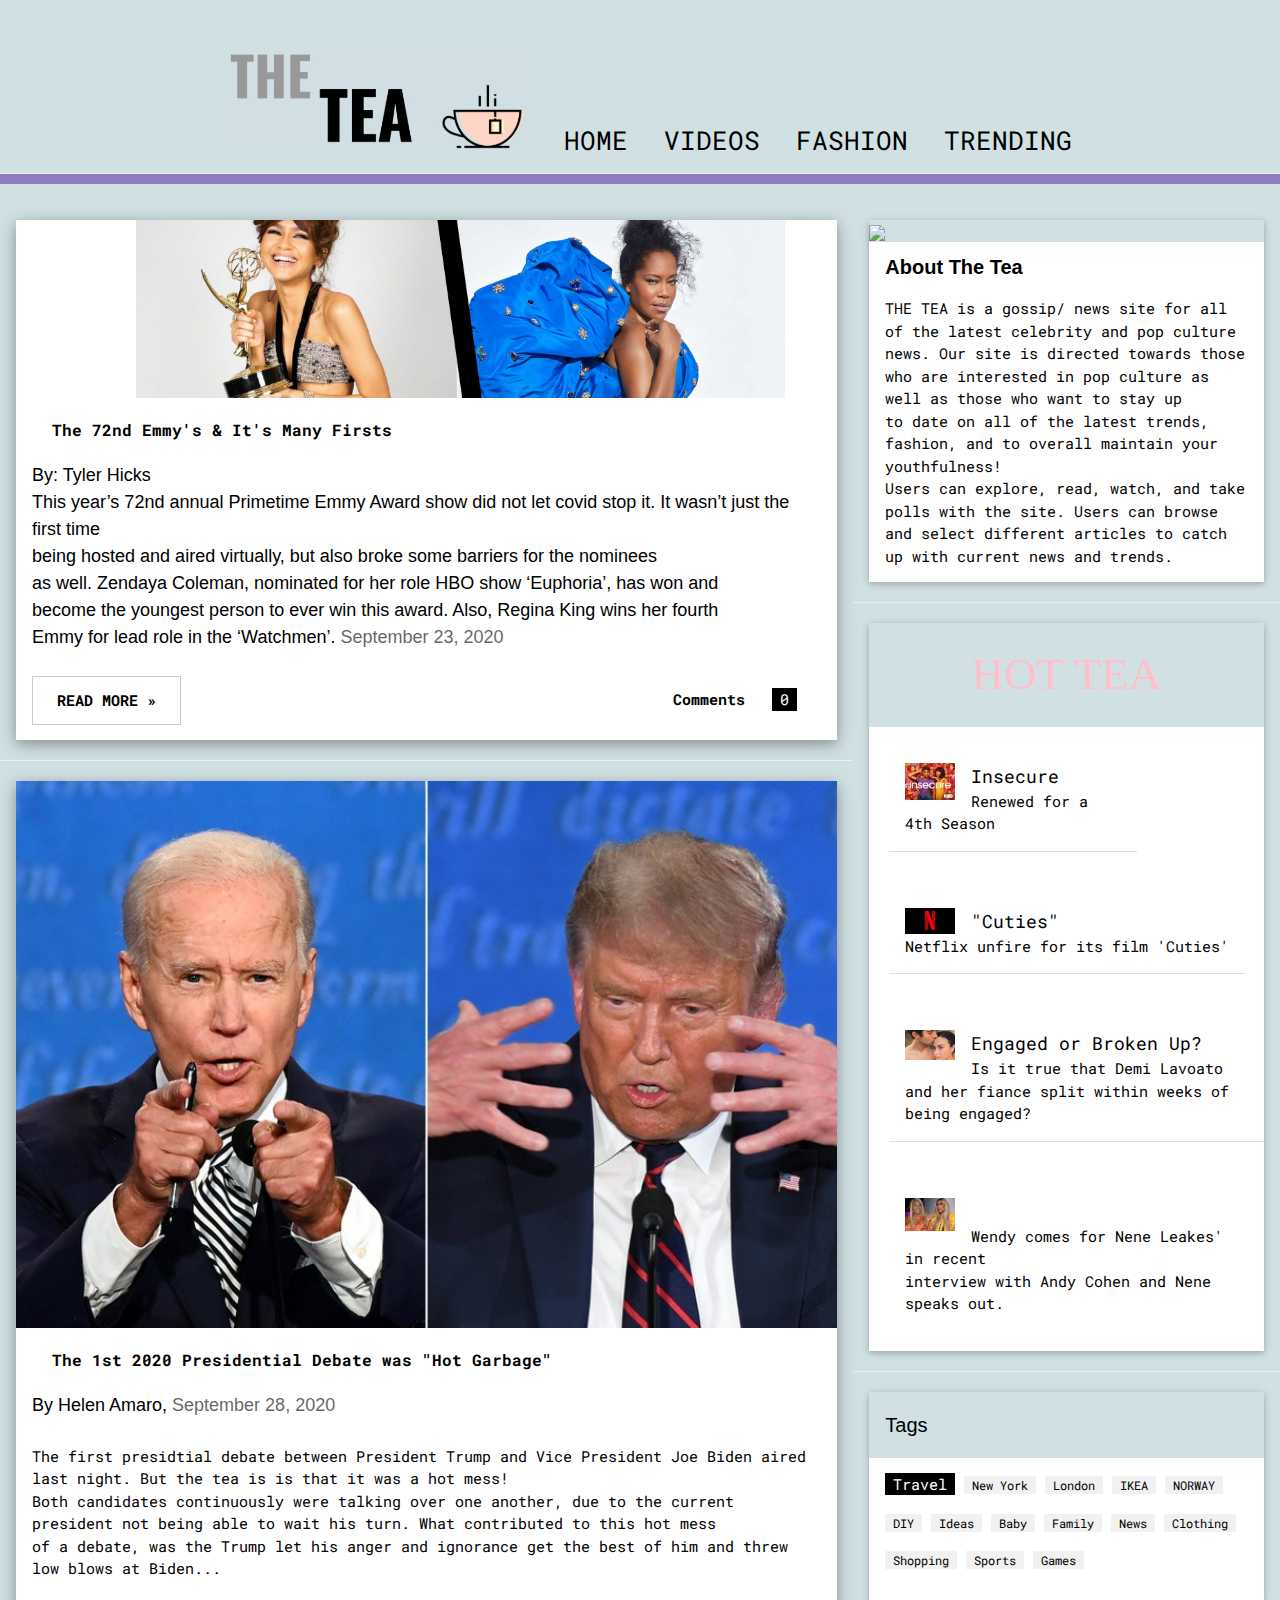
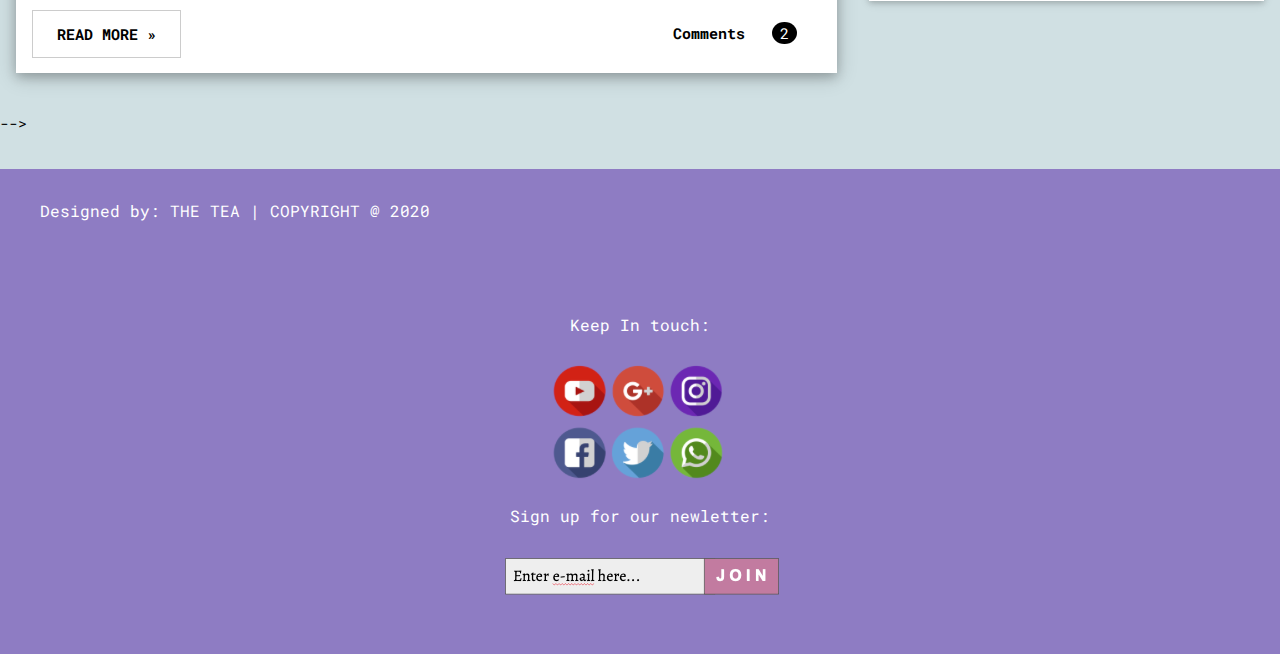
==== commit 47df6633: "Update index.html" ====
--- a/index.html
+++ b/index.html
@@ -117,7 +117,7 @@
         </li>   
         <li class="w3-padding-16 w3-hide-medium w3-hide-small">
           <img src="neneandwendy.jpg" alt="Image" class="w3-left w3-margin-right" style="width:50px">
-          <span class="w3-large">Feud</span><br>
+          <span class="w3-large"> <!--<a href="https://pagesix.com/2020/09/21/wendy-williams-on-nene-leakes-rhoa-departure/" Feud </a> --></span><br>
           <span>Wendy comes for Nene Leakes' in recent <br>
 		  interview with Andy Cohen and Nene speaks out.</span>
         </li>  
